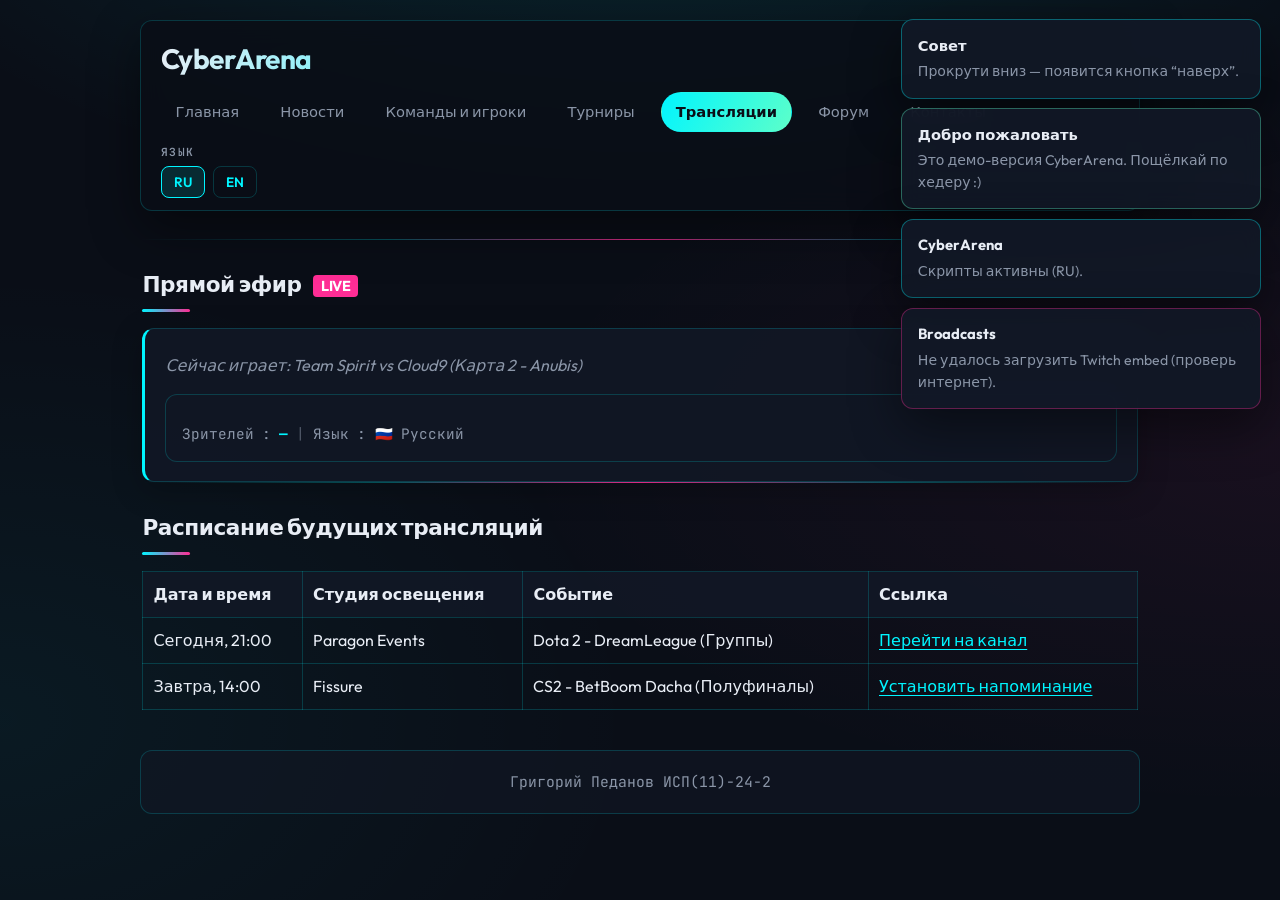
==== broadcasts.html @ f1acb055 "Первая загрузка сайта" ====
<!DOCTYPE html>
<html lang="ru">
<head>
    <meta charset="UTF-8">
    <meta name="viewport" content="width=device-width, initial-scale=1.0">
    <title>Трансляции и Стримы | CyberArena</title>
    <link rel="preconnect" href="https://fonts.googleapis.com">
    <link rel="preconnect" href="https://fonts.gstatic.com" crossorigin>
    <link href="https://fonts.googleapis.com/css2?family=JetBrains+Mono:wght@400;600&family=Outfit:wght@400;500;600;700&display=swap" rel="stylesheet">
    <link rel="stylesheet" href="styles.css">
</head>
<body>

    <a href="#main" class="skip-link" data-i18n="skip">Перейти к контенту</a>

    <div class="site-wrap">
        <header class="site-header">
            <div class="site-header__top">
                <h1 class="site-title" data-i18n="siteTitleShort">CyberArena</h1>
                
                <button class="nav-toggle" aria-expanded="false" aria-label="Открыть меню">☰</button>
                
                <nav id="site-nav" class="site-nav">
                    <ul>
                        <li><a href="index.html" data-i18n="navHome">Главная</a></li>
                        <li><a href="news.html" data-i18n="navNews">Новости</a></li>
                        <li><a href="teams.html" data-i18n="navTeams">Команды и игроки</a></li>
                        <li><a href="tournaments.html" data-i18n="navTournaments">Турниры</a></li>
                        <li><a href="broadcasts.html" aria-current="page" data-i18n="navBroadcasts">Трансляции</a></li>
                        <li><a href="forum.html" data-i18n="navForum">Форум</a></li>
                        <li><a href="contacts.html" data-i18n="navContacts">Контакты</a></li>
                    </ul>
                </nav>

                <section class="lang-bar" aria-label="Переключение языка">
                    <h2 data-i18n="langTitle">Язык</h2>
                    <ul>
                        <li><a href="#" class="js-lang" data-lang="ru" aria-current="page">RU</a></li>
                        <li><a href="#" class="js-lang" data-lang="en">EN</a></li>
                    </ul>
                </section>
            </div>
        </header>

        <hr>

        <main id="main" class="site-main">
            <section>
                <h2 data-i18n="broadcastsLiveTitle">Прямой эфир <span style="background: var(--accent-2); color: white; padding: 2px 8px; border-radius: 4px; font-size: 0.9rem; vertical-align: middle; margin-left: 0.5rem;">LIVE</span></h2>
                <article style="padding-top: 1.5rem;">
                    <p style="margin-top: 0; color: var(--text-muted);"><em data-i18n="broadcastsNowPlaying">Сейчас играет: Team Spirit vs Cloud9 (Карта 2 - Anubis)</em></p>
                    
                    <section class="twitch-widget" aria-label="Twitch трансляция">
                        <div id="twitch-embed" data-channel="eslcs"></div>
                        <div class="twitch-widget__meta">
                            <span data-i18n="viewersLabel">Зрителей</span>:
                            <strong class="js-twitch-viewers" style="color: var(--accent);">—</strong>
                            <span class="twitch-widget__sep">|</span>
                            <span data-i18n="langLabel">Язык</span>: 🇷🇺 <span data-i18n="langRussian">Русский</span>
                        </div>
                    </section>
                </article>
            </section>

            <hr>

            <section>
                <h2 data-i18n="broadcastsScheduleTitle">Расписание будущих трансляций</h2>
                <table border="1" cellpadding="10" cellspacing="0" style="width: 100%; border-color: var(--border); border-collapse: collapse; text-align: left;">
                    <thead>
                        <tr style="background: var(--bg-card);">
                            <th data-i18n="broadcastsThDate">Дата и время</th>
                            <th data-i18n="broadcastsThStudio">Студия освещения</th>
                            <th data-i18n="broadcastsThEvent">Событие</th>
                            <th data-i18n="broadcastsThLink">Ссылка</th>
                        </tr>
                    </thead>
                    <tbody>
    <tr>
        <td data-i18n="brdToday">Сегодня, 21:00</td>
        <td>Paragon Events</td>
        <td data-i18n="brdEvent1">Dota 2 - DreamLeague (Группы)</td>
        <td><a href="#" data-i18n="brdLinkGo">Перейти на канал</a></td>
    </tr>
    <tr>
        <td data-i18n="brdTomorrow">Завтра, 14:00</td>
        <td>Fissure</td>
        <td data-i18n="brdEvent2">CS2 - BetBoom Dacha (Полуфиналы)</td>
        <td><a href="#" data-i18n="brdLinkRemind">Установить напоминание</a></td>
    </tr>
</tbody>
                </table>
            </section>
        </main>

        <footer class="site-footer">
            <p>Григорий Педанов ИСП(11)-24-2</p>
        </footer>
    </div>

    <script src="main.js"></script>
</body>
</html>
---- styles.css ----
/* Киберспортивная платформа — общие стили */
:root {
  --bg-deep: #0a0e17;
  --bg-card: rgba(18, 24, 38, 0.85);
  --bg-elevated: #121826;
  --border: rgba(0, 245, 255, 0.18);
  --accent: #00f5ff;
  --accent-dim: rgba(0, 245, 255, 0.35);
  --accent-2: #ff2d95;
  --text: #e8edf5;
  --text-muted: #8b96a8;
  --radius: 12px;
  --shadow: 0 18px 50px rgba(0, 0, 0, 0.45);
  --font: "Outfit", system-ui, sans-serif;
  --font-mono: "JetBrains Mono", ui-monospace, monospace;
}

*,
*::before,
*::after {
  box-sizing: border-box;
}

html {
  scroll-behavior: smooth;
}

body {
  margin: 0;
  min-height: 100vh;
  font-family: var(--font);
  font-size: 1rem;
  line-height: 1.55;
  color: var(--text);
  background: var(--bg-deep);
  background-image:
    radial-gradient(ellipse 120% 80% at 50% -20%, rgba(0, 245, 255, 0.12), transparent 55%),
    radial-gradient(ellipse 60% 40% at 100% 50%, rgba(255, 45, 149, 0.06), transparent),
    radial-gradient(ellipse 50% 50% at 0% 80%, rgba(0, 245, 255, 0.05), transparent);
}

a {
  color: var(--accent);
  text-decoration-thickness: 1px;
  text-underline-offset: 3px;
  transition: color 0.2s ease, text-shadow 0.2s ease;
}

a:hover {
  color: #7ffcff;
  text-shadow: 0 0 12px var(--accent-dim);
}

a:focus-visible {
  outline: 2px solid var(--accent);
  outline-offset: 3px;
}

.skip-link {
  position: absolute;
  left: -9999px;
  z-index: 1000;
  padding: 0.75rem 1rem;
  background: var(--accent);
  color: #000;
  font-weight: 600;
  border-radius: var(--radius);
}

.skip-link:focus {
  left: 1rem;
  top: 1rem;
}

.site-wrap {
  max-width: 1040px;
  margin: 0 auto;
  padding: 1.25rem 1.25rem 3rem;
}

/* Header */
.site-header {
  position: sticky;
  top: 0;
  z-index: 50;
  margin-bottom: 1.75rem;
  padding: 1rem 1.25rem;
  background: rgba(10, 14, 23, 0.82);
  backdrop-filter: blur(14px);
  border: 1px solid var(--border);
  border-radius: var(--radius);
  box-shadow: var(--shadow);
}

.site-header__top {
  display: flex;
  flex-wrap: wrap;
  align-items: center;
  gap: 0.75rem 1rem;
}

.site-title {
  flex: 1 1 auto;
  min-width: min(100%, 220px);
  margin: 0;
  font-size: clamp(1.35rem, 3vw, 1.75rem);
  font-weight: 700;
  letter-spacing: -0.02em;
  background: linear-gradient(105deg, var(--text) 0%, var(--accent) 45%, var(--accent-2) 100%);
  -webkit-background-clip: text;
  background-clip: text;
  color: transparent;
}

.nav-toggle {
  flex: 0 0 auto;
  display: none;
  align-items: center;
  justify-content: center;
  width: 44px;
  height: 44px;
  padding: 0;
  border: 1px solid var(--border);
  border-radius: 10px;
  background: var(--bg-elevated);
  color: var(--accent);
  cursor: pointer;
  font-size: 1.25rem;
  line-height: 1;
}

.nav-toggle:hover {
  border-color: var(--accent-dim);
  background: rgba(0, 245, 255, 0.08);
}

.site-nav {
  flex: 1 1 100%;
}

.site-nav ul {
  display: flex;
  flex-wrap: wrap;
  gap: 0.35rem 0.75rem;
  margin: 0;
  padding: 0;
  list-style: none;
}

.site-nav a {
  display: inline-block;
  padding: 0.45rem 0.85rem;
  border-radius: 999px;
  border: 1px solid transparent;
  color: var(--text-muted);
  text-decoration: none;
  font-size: 0.92rem;
  font-weight: 500;
  transition: background 0.2s, border-color 0.2s, color 0.2s;
}

.site-nav a:hover {
  color: var(--text);
  text-shadow: none;
  background: rgba(0, 245, 255, 0.08);
  border-color: rgba(0, 245, 255, 0.25);
}

.site-nav a[aria-current="page"] {
  color: var(--bg-deep);
  background: linear-gradient(120deg, var(--accent), #5dffc9);
  border-color: transparent;
  font-weight: 600;
}

.lang-bar {
  margin: 0;
}

.lang-bar h2 {
  margin: 0 0 0.5rem;
  font-size: 0.7rem;
  font-weight: 600;
  letter-spacing: 0.12em;
  text-transform: uppercase;
  color: var(--text-muted);
  font-family: var(--font-mono);
}

.lang-bar ul {
  display: flex;
  gap: 0.5rem;
  margin: 0;
  padding: 0;
  list-style: none;
}

.lang-bar a {
  padding: 0.35rem 0.75rem;
  border-radius: 8px;
  border: 1px solid var(--border);
  font-size: 0.85rem;
  font-weight: 600;
  text-decoration: none;
}

.lang-bar a[aria-current="page"] {
  border-color: var(--accent);
  background: rgba(0, 245, 255, 0.12);
  color: var(--accent);
}

/* HR */
hr {
  border: none;
  height: 1px;
  margin: 1.75rem 0;
  background: linear-gradient(90deg, transparent, var(--accent-dim), var(--accent-2), var(--accent-dim), transparent);
  opacity: 0.85;
}

.site-header + hr,
main hr:first-of-type {
  margin-top: 0;
}

/* Main */
.site-main {
  padding: 0 0.15rem;
}

.site-main section > h2 {
  margin: 0 0 1rem;
  font-size: 1.35rem;
  font-weight: 700;
  letter-spacing: -0.02em;
  color: var(--text);
}

.site-main section > h2::after {
  content: "";
  display: block;
  width: 48px;
  height: 3px;
  margin-top: 0.5rem;
  border-radius: 2px;
  background: linear-gradient(90deg, var(--accent), var(--accent-2));
}

article {
  margin-bottom: 1.25rem;
  padding: 1.15rem 1.25rem;
  background: var(--bg-card);
  border: 1px solid var(--border);
  border-radius: var(--radius);
  border-left: 3px solid var(--accent);
  box-shadow: 0 8px 30px rgba(0, 0, 0, 0.25);
}

article:last-child {
  margin-bottom: 0;
}

article h3 {
  margin: 0 0 0.65rem;
  font-size: 1.05rem;
  font-weight: 600;
  color: #fff;
}

article ul,
.site-main section > ul {
  margin: 0;
  padding-left: 1.2rem;
}

article li,
.site-main section li {
  margin-bottom: 0.35rem;
  color: var(--text-muted);
}

article li::marker {
  color: var(--accent);
}

.site-main > section > p {
  margin: 0 0 1rem;
  color: var(--text-muted);
  max-width: 62ch;
}

/* Forms */
form {
  display: grid;
  gap: 1rem;
  max-width: 520px;
  padding: 1.25rem;
  background: var(--bg-card);
  border: 1px solid var(--border);
  border-radius: var(--radius);
}

form label {
  display: block;
  margin-bottom: 0.35rem;
  font-size: 0.88rem;
  font-weight: 500;
  color: var(--text-muted);
}

input[type="text"],
input[type="search"],
input[type="email"],
select {
  width: 100%;
  padding: 0.65rem 0.85rem;
  border: 1px solid var(--border);
  border-radius: 10px;
  background: var(--bg-elevated);
  color: var(--text);
  font: inherit;
}

input:focus-visible,
select:focus-visible,
button:focus-visible {
  outline: 2px solid var(--accent);
  outline-offset: 2px;
}

button[type="submit"] {
  justify-self: start;
  padding: 0.65rem 1.35rem;
  border: none;
  border-radius: 999px;
  font: inherit;
  font-weight: 600;
  cursor: pointer;
  color: #041014;
  background: linear-gradient(120deg, var(--accent), #5dffc9);
  box-shadow: 0 4px 20px rgba(0, 245, 255, 0.35);
  transition: transform 0.15s ease, box-shadow 0.2s;
}

button[type="submit"]:hover {
  transform: translateY(-1px);
  box-shadow: 0 8px 28px rgba(0, 245, 255, 0.45);
}

fieldset {
  margin: 0;
  padding: 1rem;
  border: 1px solid var(--border);
  border-radius: 10px;
}

legend {
  padding: 0 0.5rem;
  font-size: 0.85rem;
  font-weight: 600;
  color: var(--accent);
}

fieldset label {
  display: inline;
  margin-left: 0.35rem;
  cursor: pointer;
}

input[type="checkbox"] {
  accent-color: var(--accent);
  width: 1rem;
  height: 1rem;
}

/* Footer */
.site-footer {
  margin-top: 2.5rem;
  padding: 1.25rem 1.5rem;
  text-align: center;
  border: 1px solid var(--border);
  border-radius: var(--radius);
  background: rgba(18, 24, 38, 0.6);
}

.site-footer p {
  margin: 0;
  font-size: 0.92rem;
  color: var(--text-muted);
  font-family: var(--font-mono);
}

/* Toast */
.toast {
  position: fixed;
  bottom: 1.5rem;
  right: 1.5rem;
  z-index: 2000;
  max-width: min(360px, calc(100vw - 2rem));
  padding: 0.9rem 1.15rem;
  border-radius: 12px;
  border: 1px solid var(--border);
  background: var(--bg-elevated);
  color: var(--text);
  font-size: 0.9rem;
  box-shadow: var(--shadow);
  opacity: 0;
  transform: translateY(12px);
  pointer-events: none;
  transition: opacity 0.3s ease, transform 0.3s ease;
}

.toast.is-visible {
  opacity: 1;
  transform: translateY(0);
  pointer-events: auto;
}

/* Виджет Twitch */
.twitch-widget {
  margin-top: 1rem;
  padding: 1rem;
  background: rgba(18, 24, 38, 0.55);
  border: 1px solid var(--border);
  border-radius: var(--radius);
}

.twitch-widget__meta {
  margin-top: 0.75rem;
  color: var(--text-muted);
  font-family: var(--font-mono);
  font-size: 0.9rem;
  display: flex;
  flex-wrap: wrap;
  gap: 0.5rem;
  align-items: center;
}

.twitch-widget__sep {
  opacity: 0.5;
}

/* Центр уведомлений (виджет) */
.notify-center {
  position: fixed;
  top: 1.2rem;
  right: 1.2rem;
  z-index: 2100;
  width: min(360px, calc(100vw - 2.4rem));
  display: grid;
  gap: 0.6rem;
}

.notify-card {
  padding: 0.9rem 1rem;
  border-radius: 12px;
  border: 1px solid var(--border);
  background: rgba(18, 24, 38, 0.92);
  box-shadow: var(--shadow);
  backdrop-filter: blur(10px);
}

.notify-card__title {
  margin: 0 0 0.25rem;
  font-size: 0.92rem;
  font-weight: 700;
  color: var(--text);
}

.notify-card__text {
  margin: 0;
  font-size: 0.88rem;
  color: var(--text-muted);
}

.notify-card--success {
  border-color: rgba(93, 255, 201, 0.35);
}

.notify-card--danger {
  border-color: rgba(255, 45, 149, 0.35);
}

.notify-card--info {
  border-color: rgba(0, 245, 255, 0.35);
}

/* Прогресс прокрутки */
.scroll-progress {
  position: fixed;
  top: 0;
  left: 0;
  z-index: 2200;
  height: 3px;
  width: 0%;
  background: linear-gradient(90deg, var(--accent), var(--accent-2));
  box-shadow: 0 0 16px rgba(0, 245, 255, 0.25);
}

/* Кнопка "наверх" */
.back-to-top {
  position: fixed;
  bottom: 1.2rem;
  left: 1.2rem;
  z-index: 2100;
  width: 44px;
  height: 44px;
  border-radius: 12px;
  border: 1px solid var(--border);
  background: rgba(18, 24, 38, 0.9);
  color: var(--accent);
  cursor: pointer;
  display: grid;
  place-items: center;
  opacity: 0;
  transform: translateY(10px);
  transition: opacity 0.2s ease, transform 0.2s ease;
}

.back-to-top.is-visible {
  opacity: 1;
  transform: translateY(0);
}

/* Mobile nav */
@media (max-width: 768px) {
  .nav-toggle {
    display: inline-flex;
  }

  .site-nav {
    display: none;
    padding-top: 0.75rem;
    border-top: 1px solid var(--border);
    margin-top: 0.25rem;
  }

  .site-nav.is-open {
    display: block;
  }

  .site-nav ul {
    flex-direction: column;
    gap: 0.25rem;
  }

  .site-nav a {
    width: 100%;
    border-radius: 10px;
  }
}
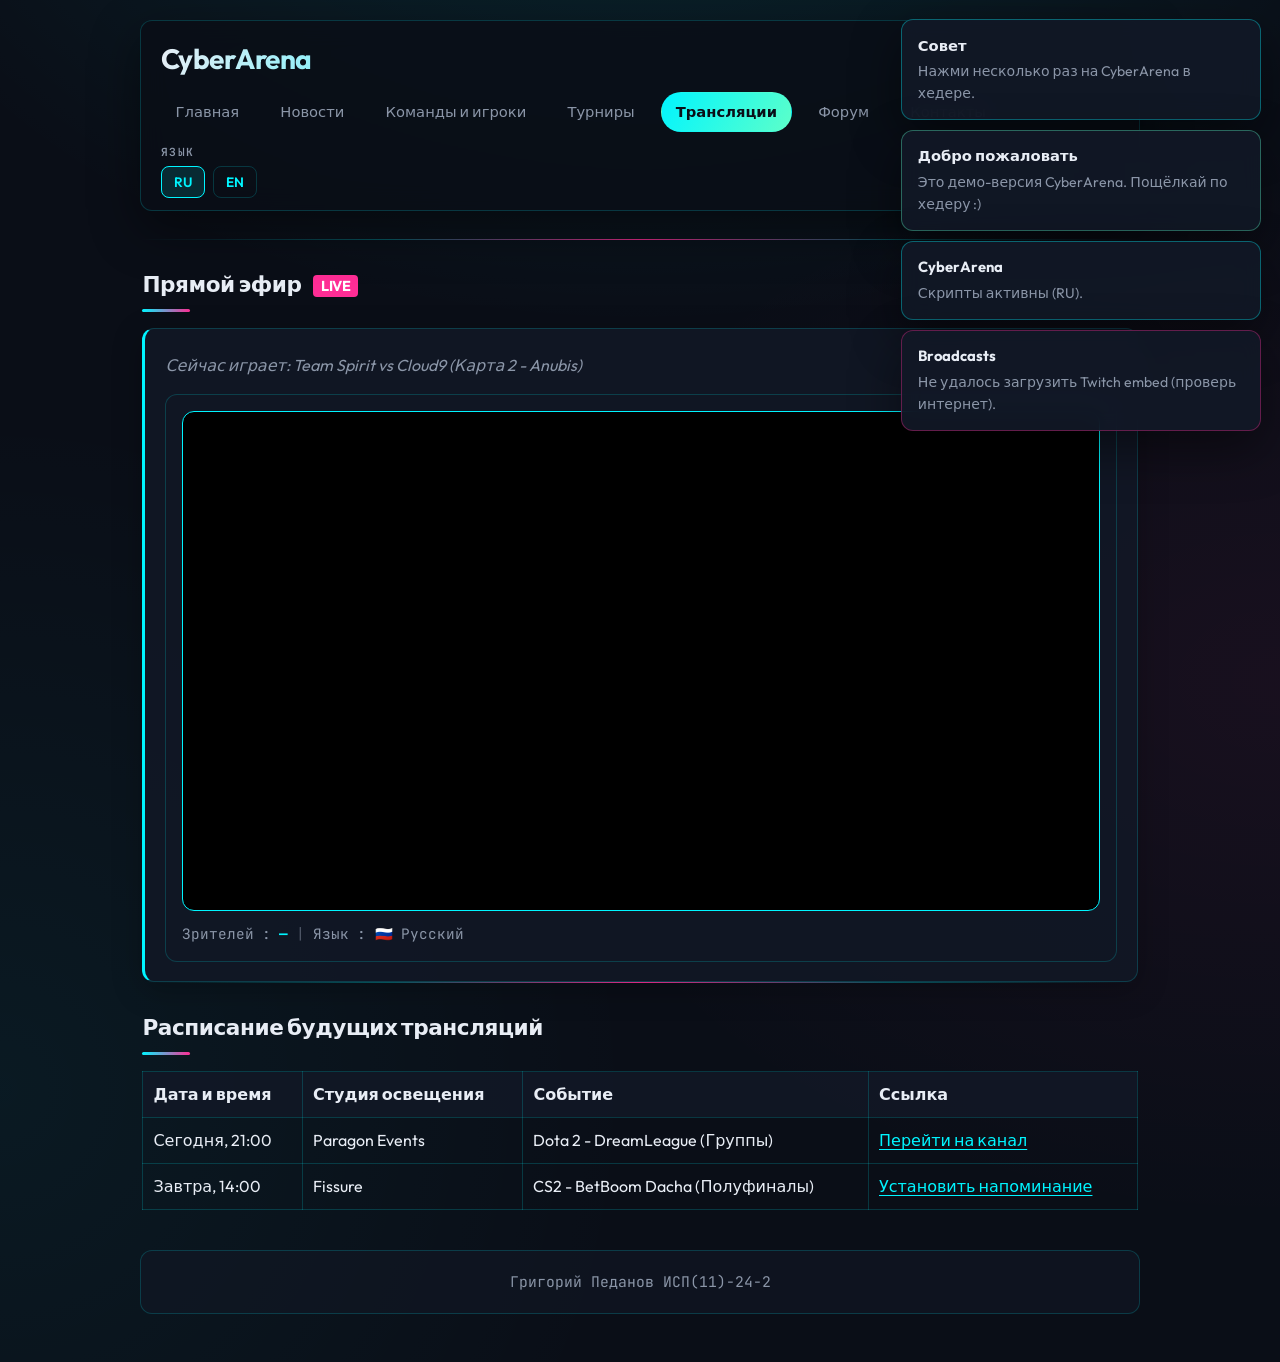
==== commit 32352a74: "стрим исправлен" ====
--- a/broadcasts.html
+++ b/broadcasts.html
@@ -51,7 +51,7 @@
                     <p style="margin-top: 0; color: var(--text-muted);"><em data-i18n="broadcastsNowPlaying">Сейчас играет: Team Spirit vs Cloud9 (Карта 2 - Anubis)</em></p>
                     
                     <section class="twitch-widget" aria-label="Twitch трансляция">
-                        <div id="twitch-embed" data-channel="eslcs"></div>
+                        <div id="twitch-embed" data-channel="eslcs" style="width: 100%; height: 500px; border-radius: 12px; overflow: hidden; border: 1px solid var(--accent); background: #000;"></div>
                         <div class="twitch-widget__meta">
                             <span data-i18n="viewersLabel">Зрителей</span>:
                             <strong class="js-twitch-viewers" style="color: var(--accent);">—</strong>
